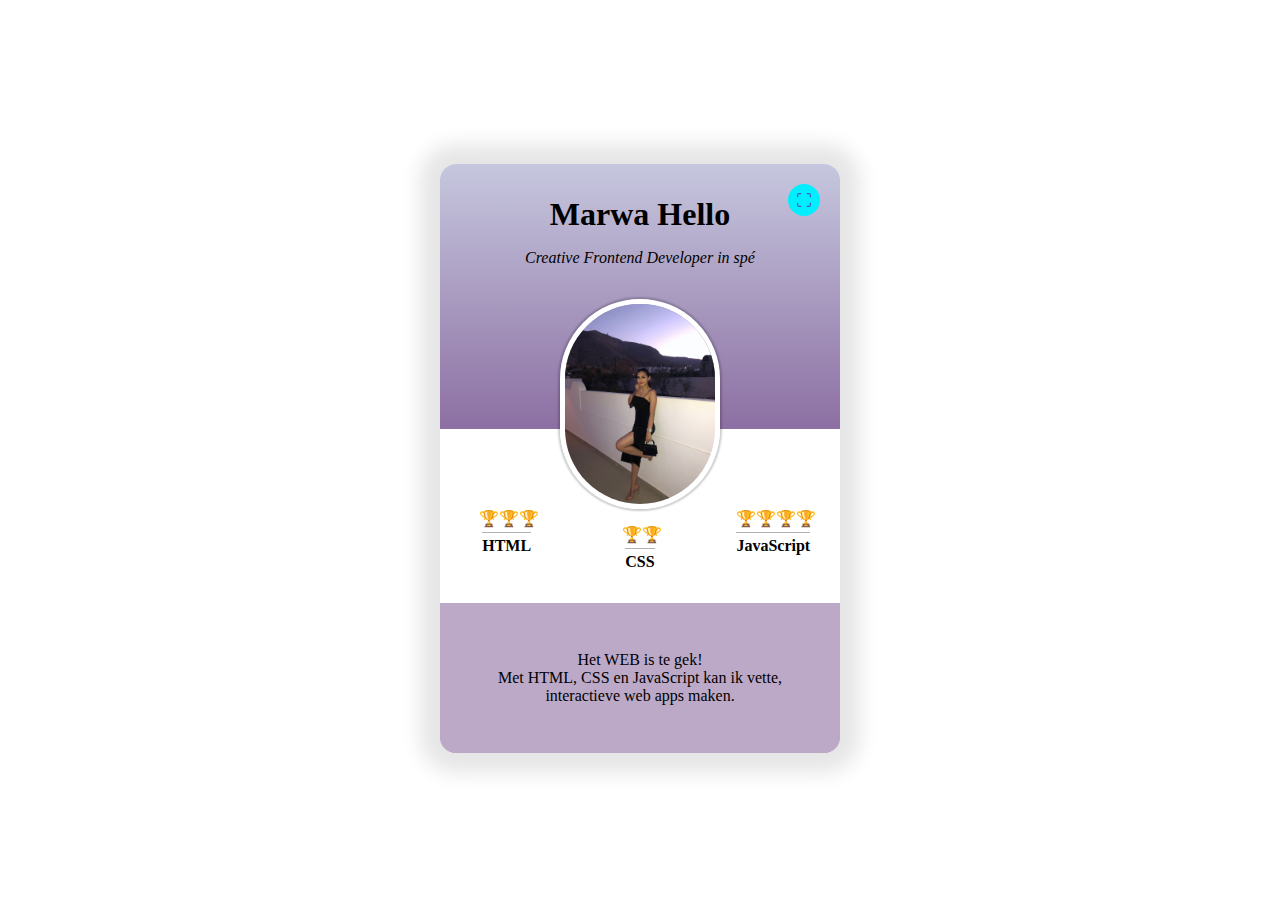
==== index.html @ 56fa5ca8 "First version" ====
<!DOCTYPE html>
<html lang="en">
<head>
  <meta charset="UTF-8">
  <meta name="viewport" content="width=device-width, initial-scale=1.0">
  <title>FDND Visitekaartje</title>
  <link rel="stylesheet" href="./styles/style.css">
</head>
<body>

<article>
  <header>
    <h1>Marwa Hello</h1>
    <p><em>Creative Frontend Developer in spé</em></p>
    <button>
      <svg xmlns="http://www.w3.org/2000/svg" width="24" height="24" viewBox="0 0 24 24" stroke-width="1.5" stroke="#2c3e50" fill="none" stroke-linecap="round" stroke-linejoin="round">
        <path stroke="none" d="M0 0h24v24H0z" fill="none"/>
        <path d="M4 8v-2a2 2 0 0 1 2 -2h2" />
        <path d="M4 16v2a2 2 0 0 0 2 2h2" />
        <path d="M16 4h2a2 2 0 0 1 2 2v2" />
        <path d="M16 20h2a2 2 0 0 0 2 -2v-2" />
      </svg>

      <svg xmlns="http://www.w3.org/2000/svg" width="24" height="24" viewBox="0 0 24 24" stroke-width="1.5" stroke="red" fill="none" stroke-linecap="round" stroke-linejoin="round">
        <path stroke="none" d="M0 0h24v24H0z" fill="none"/>
        <path d="M15 19v-2a2 2 0 0 1 2 -2h2" />
        <path d="M15 5v2a2 2 0 0 0 2 2h2" />
        <path d="M5 15h2a2 2 0 0 1 2 2v2" />
        <path d="M5 9h2a2 2 0 0 0 2 -2v-2" />
      </svg>
    </button>

  </header>
  
  <img src="assets/marwahello.JPG" alt="Creative Coder">

  <dl>
    <dt>HTML</dt><dd>🏆🏆🏆</dd>
    <dt>CSS</dt><dd>🏆🏆</dd>
    <dt>JavaScript</dt><dd>🏆🏆🏆🏆</dd>
  </dl>
  
  <p>Het WEB is te gek! <br> Met HTML, CSS en JavaScript kan ik vette, interactieve web apps maken.</p>
</article>

  <script src="./scripts/script.js"></script>
</body>
</html>
---- styles/style.css ----
* {
  box-sizing:border-box;
}

html {
  height:100vh;
}

body {
  height:100vh;
  font-family: open sans;
  display:flex;
  justify-content:center;
  align-items:center;
  color:#000000;
}

article {
  width:50vw;
  max-width: 25em;
  min-width:20em;
  display:flex;
  flex-direction:column;
  align-items:center;
  justify-content:flex-end;
  background: rgb(146, 97, 206);
  background: linear-gradient(0deg, rgb(121, 82, 143) 40%, #c6c7de 100%);
  box-shadow:0 0 20px 20px rgba(0,0,0,.1);
  border-radius:1rem;
  position: relative;
  transition:.25s;
}

header {
  display:flex;
  flex-direction:column;
  justify-content:center;
  align-items:center;
  justify-content:flex-end;
  
}

h1 {
  margin:2rem 0 1rem;
  color: rgb(0, 0, 0);
}

button {
  border:none;
  position: absolute;
  right:1rem;
  top:1rem;
  width:2.5rem;
  height:2.5rem;
  transform: scale(.8);
  background: rgba(0,239,255,1);
  border-radius:50%;
  padding:.25rem;
  transition:.25s;
}
button:focus {
  outline:none;
  background:#202592;
}
button:focus svg {
  stroke: rgba(0,239,255,1);
}

svg {
  stroke: #4e54c8;
  position: absolute;
  top:calc(1.25rem - 12px);
  left:calc(1.25rem - 12px);
  transition-delay: .25s;
}
button svg:nth-of-type(2) {
  opacity:0;
  transition-delay: 0ms;
}

img {
  width:10em;
  border-radius:10em;
  border:5px solid #fff;
  box-shadow:0 0 2px 2px rgba(0,0,0,.2);
  position:relative;
  top:2rem;
  transition:.25s .15s;
}

dl {
  width:100%;
  background: rgb(255,255,255);
  
  display:grid;
  grid-template-columns: 1fr 1fr 1fr;
  grid-template-areas:
    "html-dd css-dd js-dd"
    "html-dt css-dt js-dt"
    ;
  justify-items:center;
  align-items:start;
  padding:5rem 0 3rem;
  margin-top: -3rem;
  margin-bottom: 0;
  text-align: center;
}

dt{
  font-weight: bold;
  border-top: 1px solid rgba(0,0,0,0.3);
  padding-top: .25rem;
  margin-top: .25rem;
}
dt:nth-of-type(1){ grid-area: html-dt; }
dt:nth-of-type(2){ grid-area: css-dt; transform: translateY(1rem);}
dt:nth-of-type(3){ grid-area: js-dt; }

dd {
  margin:0;
  padding-left:.3rem;
  transition:.25s .3s;
}
dd:nth-of-type(2){  
  transform: translateY(1rem);
}

p { 
  margin:0
}

article > p {
  padding:3rem 2rem;
  margin-top: 0;
  background:rgba(255,255,255, 0.5);
  text-align:center;
  border-radius: 0 0 1rem 1rem;
  width:100%;
}

/* expand content */
body.expand {
  font-size:1.15em;
}

body.expand article {
  width:60vw;
  max-width: 60vw;
}

body.expand button svg:first-of-type {
  opacity:0;
  transition-delay: 0ms;
}

body.expand button svg:nth-of-type(2) {
  opacity:1;
  transition-delay:.25s;
}

body.expand dd {
  font-size: 1.75em;
}

body.expand img {
  width:15em;
}
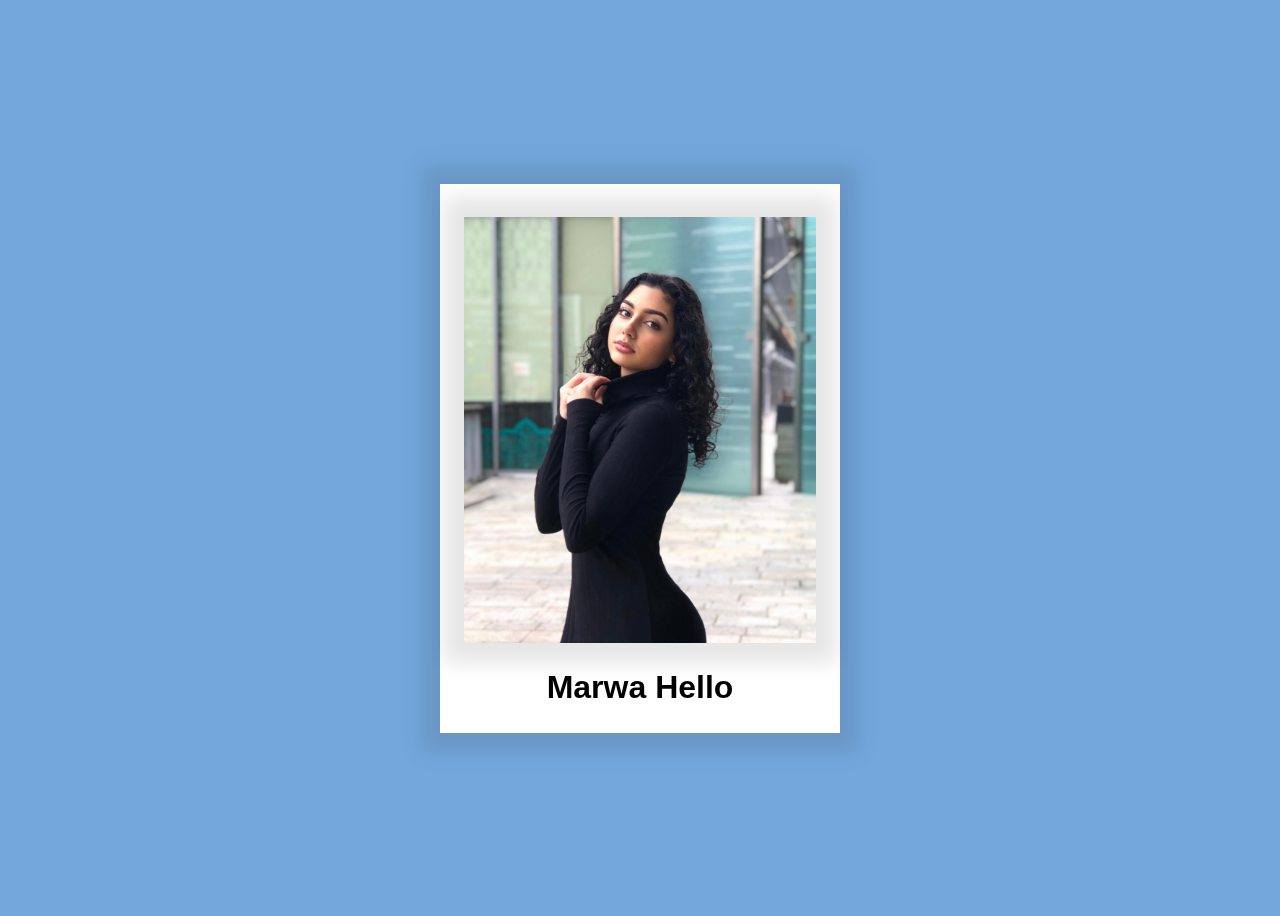
==== commit e417ec3b: "versie2" ====
--- a/index.html
+++ b/index.html
@@ -1,48 +1,29 @@
 <!DOCTYPE html>
 <html lang="en">
 <head>
-  <meta charset="UTF-8">
-  <meta name="viewport" content="width=device-width, initial-scale=1.0">
-  <title>FDND Visitekaartje</title>
-  <link rel="stylesheet" href="./styles/style.css">
+    <meta charset="UTF-8">
+    <meta http-equiv="X-UA-Compatible" content="IE=edge">
+    <meta name="viewport" content="width=device-width, initial-scale=1.0">
+    <link rel="stylesheet" href="style.css">
+    <title>FDND visitekaartje</title>
 </head>
 <body>
-
-<article>
-  <header>
-    <h1>Marwa Hello</h1>
-    <p><em>Creative Frontend Developer in spé</em></p>
-    <button>
-      <svg xmlns="http://www.w3.org/2000/svg" width="24" height="24" viewBox="0 0 24 24" stroke-width="1.5" stroke="#2c3e50" fill="none" stroke-linecap="round" stroke-linejoin="round">
-        <path stroke="none" d="M0 0h24v24H0z" fill="none"/>
-        <path d="M4 8v-2a2 2 0 0 1 2 -2h2" />
-        <path d="M4 16v2a2 2 0 0 0 2 2h2" />
-        <path d="M16 4h2a2 2 0 0 1 2 2v2" />
-        <path d="M16 20h2a2 2 0 0 0 2 -2v-2" />
-      </svg>
-
-      <svg xmlns="http://www.w3.org/2000/svg" width="24" height="24" viewBox="0 0 24 24" stroke-width="1.5" stroke="red" fill="none" stroke-linecap="round" stroke-linejoin="round">
-        <path stroke="none" d="M0 0h24v24H0z" fill="none"/>
-        <path d="M15 19v-2a2 2 0 0 1 2 -2h2" />
-        <path d="M15 5v2a2 2 0 0 0 2 2h2" />
-        <path d="M5 15h2a2 2 0 0 1 2 2v2" />
-        <path d="M5 9h2a2 2 0 0 0 2 -2v-2" />
-      </svg>
-    </button>
-
-  </header>
-  
-  <img src="assets/marwahello.JPG" alt="Creative Coder">
-
-  <dl>
-    <dt>HTML</dt><dd>🏆🏆🏆</dd>
-    <dt>CSS</dt><dd>🏆🏆</dd>
-    <dt>JavaScript</dt><dd>🏆🏆🏆🏆</dd>
-  </dl>
-  
-  <p>Het WEB is te gek! <br> Met HTML, CSS en JavaScript kan ik vette, interactieve web apps maken.</p>
-</article>
-
-  <script src="./scripts/script.js"></script>
+    <article class="flip-card">
+        <div class="flip-card-inner">
+            <div class="flip-card-front">
+         <img src="IMG/Marwab.jpg" alt="Foto van me zelf"/>
+         <h1>Marwa Hello</h1>
+            </div>
+           <div class="flip-card-back"> 
+            <h1>Marwa Hello</h1>
+            <div class="streepje"></div>
+            <p>Over mij</p>
+            <p>Skills</p>
+            <p>Hobby's</p>
+            <p>Future</p>
+           </div>
+        </div>
+   
+    </article>
 </body>
-</html>
+</html>--- a/style.css
+++ b/style.css
@@ -0,0 +1,98 @@
+body{
+  height: 100vh;
+  font-family: 'Trebuchet MS', 'Lucida Sans Unicode', 'Lucida Grande', 'Lucida Sans', Arial, sans-serif;
+  display: flex;
+  justify-content: center;
+  align-items: center;
+  color: black;
+  background-color: rgb(116, 168, 221);
+
+}
+
+article {
+    width:50vw;
+    max-width: 25em;
+    min-width:20em;
+    height: 61%;
+    display:flex;
+    flex-direction:column;
+    align-items:center;
+    justify-content:flex-end;
+    position: relative;
+    transition:.25s;
+
+  }
+  
+  img {
+    width:50vw;
+    max-width: 22em;
+    min-width:8em;
+    flex-direction:column;
+    align-items:center;
+    justify-content:flex-end;
+    box-shadow:0 0 20px 20px rgba(0,0,0,.1);
+    position: relative;
+    transition:.25s;
+    margin-top: 2.1em;
+ 
+  }
+
+  /* h1{
+    margin-top: 1.5em;
+    margin-left: 4em;
+    position: absolute;
+  } */
+
+  .flip-card-inner {
+    position: relative;
+    width: 100%;
+    height: 100%;
+    text-align: center;
+    transition: transform 0.8s;
+    transform-style: preserve-3d;
+  }
+
+  .flip-card:hover .flip-card-inner {
+    transform: rotateY(180deg);
+  }
+
+
+.flip-card-front, .flip-card-back {
+  position: absolute;
+  width: 100%;
+  height: 100%;
+  -webkit-backface-visibility: hidden; /* Safari */
+  backface-visibility: hidden;
+}
+
+.flip-card-front, .flip-card-back {
+  position: absolute;
+  box-shadow:0 0 20px 20px rgba(0,0,0,.1);
+  width: 100%;
+  height: 100%;
+  -webkit-backface-visibility: hidden; /* Safari */
+  backface-visibility: hidden;
+}
+
+/* Style the front side (fallback if image is missing) */
+.flip-card-front {
+  background-color: rgb(255, 255, 255);
+  color: black;
+}
+
+/* Style the back side */
+.flip-card-back {
+  background-color: rgb(255, 255, 255);
+  color: rgb(0, 0, 0);
+  transform: rotateY(180deg);
+  background-image: url(./../IMG/underwater.jpg);
+  background-size: cover;
+  background-repeat: no-repeat;
+  opacity: 100%;
+}
+
+.streepje{
+  border: 1px solid black;
+  width: 1em;
+ margin-left: 12em;
+}